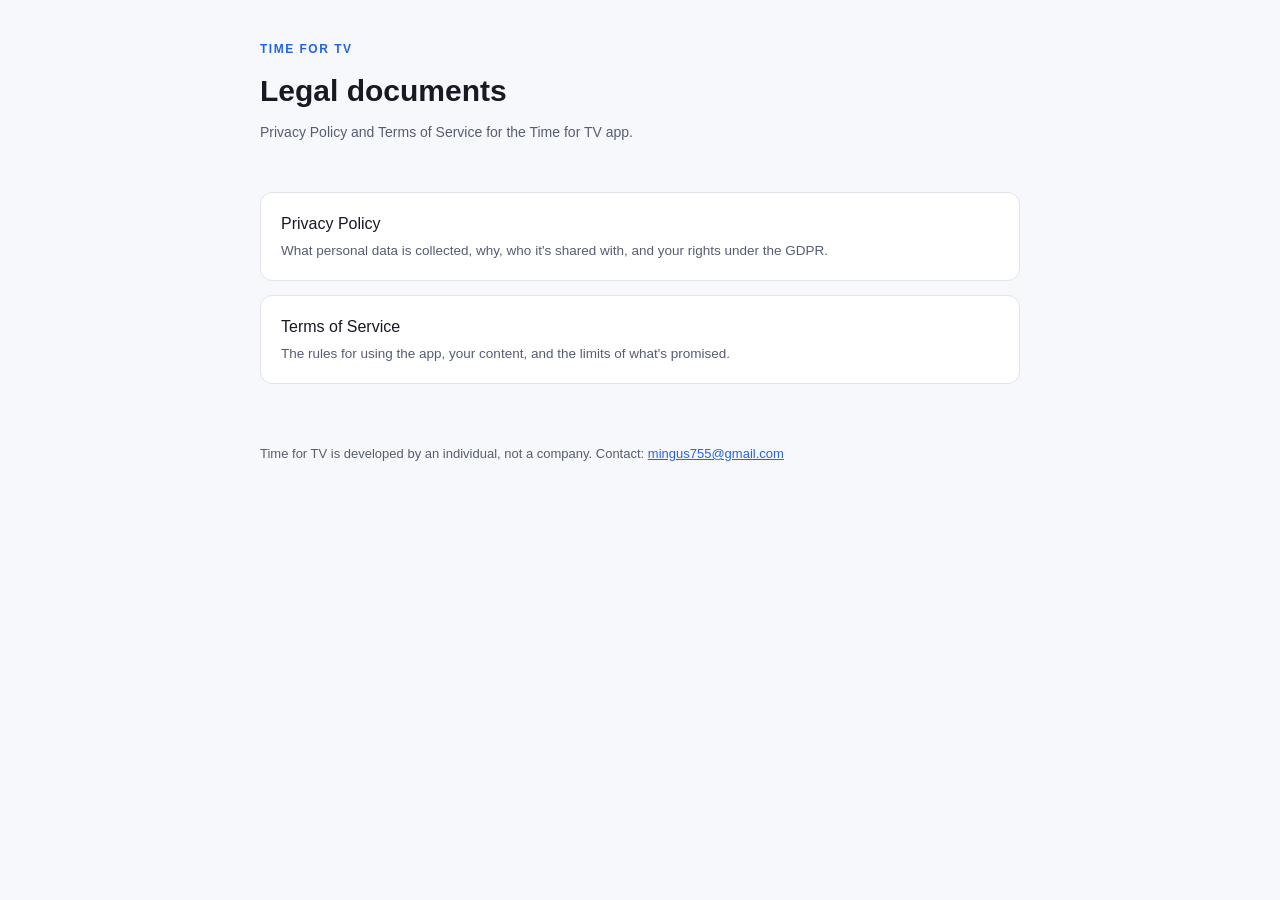
==== index.html @ e78b8f6b "Add privacy policy and terms of service" ====
<!doctype html>
<html lang="en">
<head>
<meta charset="utf-8">
<meta name="viewport" content="width=device-width, initial-scale=1">
<title>Time for TV — Legal</title>
<link rel="stylesheet" href="style.css">
</head>
<body>
<header class="page-header">
  <p class="eyebrow">Time for TV</p>
  <h1>Legal documents</h1>
  <p class="updated">Privacy Policy and Terms of Service for the Time for TV app.</p>
</header>
<main>
  <div class="home-links">
    <a href="privacy-policy.html">
      Privacy Policy
      <span>What personal data is collected, why, who it's shared with, and your rights under the GDPR.</span>
    </a>
    <a href="terms-of-service.html">
      Terms of Service
      <span>The rules for using the app, your content, and the limits of what's promised.</span>
    </a>
  </div>
</main>
<footer>
  Time for TV is developed by an individual, not a company. Contact: <a href="mailto:mingus755@gmail.com">mingus755@gmail.com</a>
</footer>
</body>
</html>
---- style.css ----
:root {
  color-scheme: light dark;
  --bg: #0d0f1a;
  --bg-elevated: #161927;
  --text: #f2f3f7;
  --text-secondary: #a7adc0;
  --border: #2a2e42;
  --accent: #4f8ef7;
  --max-width: 760px;
}

@media (prefers-color-scheme: light) {
  :root {
    --bg: #f7f8fb;
    --bg-elevated: #ffffff;
    --text: #171923;
    --text-secondary: #565d72;
    --border: #e2e4ec;
    --accent: #2563eb;
  }
}

* {
  box-sizing: border-box;
}

body {
  margin: 0;
  padding: 0 20px 80px;
  background: var(--bg);
  color: var(--text);
  font-family: -apple-system, BlinkMacSystemFont, 'Segoe UI', Roboto, Helvetica, Arial, sans-serif;
  line-height: 1.6;
}

main {
  max-width: var(--max-width);
  margin: 0 auto;
}

header.page-header {
  max-width: var(--max-width);
  margin: 0 auto;
  padding: 40px 0 20px;
}

.eyebrow {
  text-transform: uppercase;
  letter-spacing: 1.5px;
  font-size: 12px;
  font-weight: 700;
  color: var(--accent);
  margin: 0 0 8px;
}

h1 {
  font-size: 30px;
  margin: 0 0 6px;
}

.updated {
  color: var(--text-secondary);
  font-size: 14px;
  margin: 0;
}

nav.crumbs {
  display: flex;
  gap: 16px;
  font-size: 14px;
  margin-top: 18px;
}

nav.crumbs a {
  color: var(--text-secondary);
  text-decoration: none;
  border-bottom: 1px solid transparent;
}

nav.crumbs a.active {
  color: var(--accent);
  border-bottom-color: var(--accent);
}

nav.crumbs a:hover {
  color: var(--accent);
}

h2 {
  font-size: 19px;
  margin: 40px 0 12px;
  padding-top: 4px;
}

h3 {
  font-size: 15px;
  margin: 22px 0 8px;
}

p {
  color: var(--text);
}

p.muted, li.muted {
  color: var(--text-secondary);
}

ul, ol {
  padding-left: 22px;
}

li {
  margin-bottom: 6px;
}

a {
  color: var(--accent);
}

.callout {
  background: var(--bg-elevated);
  border: 1px solid var(--border);
  border-left: 3px solid var(--accent);
  border-radius: 10px;
  padding: 16px 18px;
  margin: 18px 0;
  font-size: 15px;
}

.callout p:last-child {
  margin-bottom: 0;
}

table {
  width: 100%;
  border-collapse: collapse;
  margin: 12px 0 20px;
  font-size: 14px;
}

th, td {
  text-align: left;
  padding: 9px 10px;
  border-bottom: 1px solid var(--border);
  vertical-align: top;
}

th {
  color: var(--text-secondary);
  font-weight: 600;
  font-size: 12.5px;
  text-transform: uppercase;
  letter-spacing: 0.4px;
}

.card-list {
  display: grid;
  gap: 10px;
  margin: 12px 0 20px;
}

.card {
  background: var(--bg-elevated);
  border: 1px solid var(--border);
  border-radius: 10px;
  padding: 14px 16px;
}

.card h4 {
  margin: 0 0 4px;
  font-size: 14.5px;
}

.card p {
  margin: 0;
  font-size: 13.5px;
  color: var(--text-secondary);
}

hr {
  border: none;
  border-top: 1px solid var(--border);
  margin: 40px 0;
}

.home-links {
  display: grid;
  gap: 14px;
  margin-top: 28px;
}

.home-links a {
  display: block;
  background: var(--bg-elevated);
  border: 1px solid var(--border);
  border-radius: 12px;
  padding: 18px 20px;
  text-decoration: none;
  color: var(--text);
}

.home-links a span {
  display: block;
  color: var(--text-secondary);
  font-size: 13.5px;
  margin-top: 4px;
}

footer {
  max-width: var(--max-width);
  margin: 60px auto 0;
  color: var(--text-secondary);
  font-size: 13px;
}
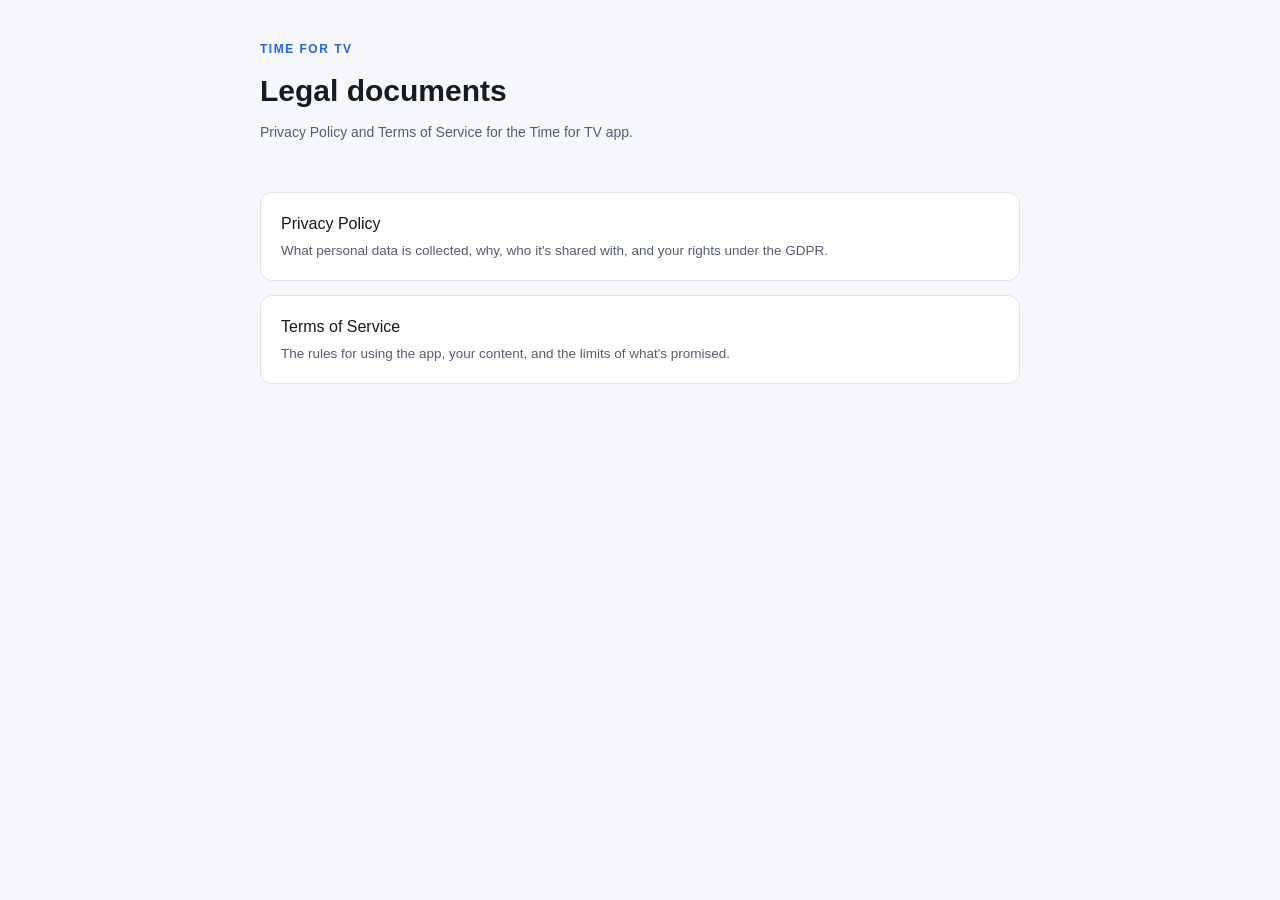
==== commit 03c928aa: "Genericize backend vendor mentions, drop Letterboxd/TV Time references, trim overview footer" ====
--- a/index.html
+++ b/index.html
@@ -24,8 +24,5 @@
     </a>
   </div>
 </main>
-<footer>
-  Time for TV is developed by an individual, not a company. Contact: <a href="mailto:mingus755@gmail.com">mingus755@gmail.com</a>
-</footer>
 </body>
 </html>
